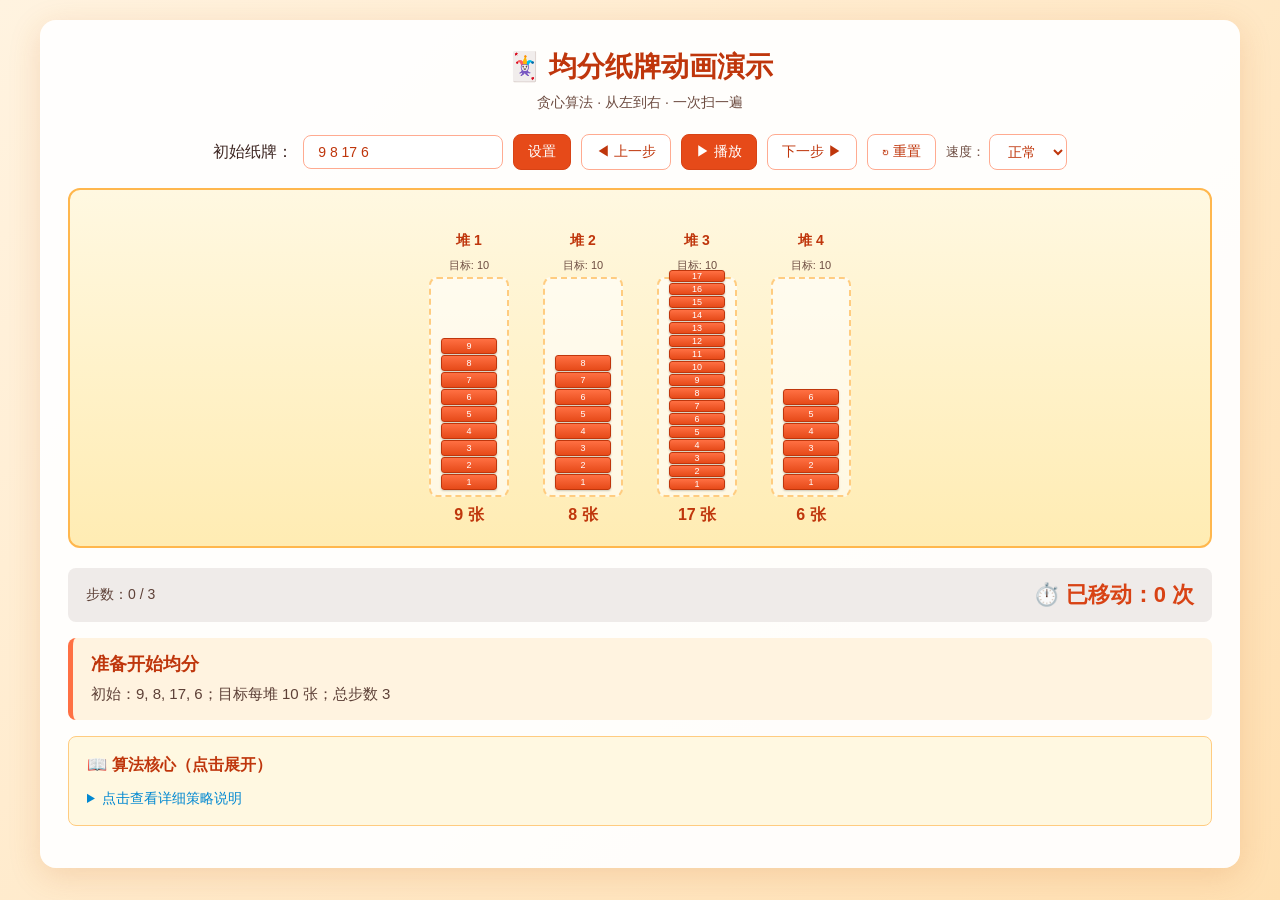
==== problems/cards/animation.html @ 2918ee6d "站点：10 道算法题的详解 + 交互动画 + 可复制源码 - index.html / assets：手写的深色瑞士网格外壳（hash 路由、懒加载、一键复制） - problems/<slug>/：" ====
<!DOCTYPE html>
<html lang="zh-CN">
<head>
<meta charset="UTF-8">
<title>均分纸牌动画演示</title>
<style>
  * { box-sizing: border-box; margin: 0; padding: 0; }
  body {
    font-family: "Segoe UI", "Microsoft YaHei", sans-serif;
    background: linear-gradient(135deg, #fff3e0 0%, #ffe0b2 100%);
    min-height: 100vh;
    padding: 20px;
    color: #3e2723;
  }
  .container {
    max-width: 1200px;
    margin: 0 auto;
    background: rgba(255,255,255,0.94);
    border-radius: 16px;
    box-shadow: 0 8px 32px rgba(200,100,30,0.18);
    padding: 28px;
  }
  h1 { text-align: center; color: #bf360c; margin-bottom: 8px; font-size: 28px; }
  .subtitle { text-align: center; color: #6d4c41; margin-bottom: 22px; font-size: 14px; }
  .controls {
    display: flex; gap: 10px; justify-content: center; align-items: center;
    flex-wrap: wrap; margin-bottom: 18px;
  }
  button, input, select {
    padding: 8px 14px; border-radius: 8px; border: 1px solid #ffab91;
    background: #fff; color: #bf360c; font-size: 14px; cursor: pointer;
    transition: all 0.2s;
  }
  button:hover { background: #ff7043; color: #fff; transform: translateY(-1px); }
  button.primary { background: #e64a19; color: #fff; border-color: #d84315; }
  button.primary:hover { background: #d84315; }
  .speed-group { display: flex; gap: 4px; align-items: center; }
  .speed-group label { font-size: 13px; color: #6d4c41; }

  /* 卡片堆展示区 */
  .scene {
    position: relative;
    width: 100%;
    min-height: 360px;
    background: linear-gradient(180deg, #fff8e1 0%, #ffecb3 100%);
    border-radius: 12px;
    border: 2px solid #ffb74d;
    padding: 30px 20px 20px;
    margin-bottom: 20px;
    display: flex;
    gap: 24px;
    justify-content: center;
    align-items: flex-end;
    flex-wrap: wrap;
  }

  /* 单堆 */
  .pile {
    display: flex; flex-direction: column; align-items: center;
    min-width: 90px; position: relative;
  }
  .pile-label {
    font-size: 14px; font-weight: bold; color: #bf360c;
    margin-bottom: 8px;
  }
  .pile-target {
    font-size: 11px; color: #6d4c41; margin-bottom: 4px;
  }
  .pile-stack {
    position: relative;
    width: 80px;
    height: 220px;
    display: flex; flex-direction: column-reverse;
    align-items: center;
    padding: 4px;
    background: rgba(255,255,255,0.6);
    border: 2px dashed #ffcc80;
    border-radius: 8px;
    transition: border-color 0.3s;
  }
  .pile-stack.active { border-color: #e64a19; border-style: solid; }
  .pile-stack.done { border-color: #66bb6a; border-style: solid; }

  /* 单张卡牌 */
  .card {
    width: 56px; height: 16px;
    background: linear-gradient(180deg, #ff7043, #e64a19);
    border: 1px solid #bf360c;
    border-radius: 3px;
    margin-bottom: 1px;
    color: #fff; font-size: 9px;
    display: flex; align-items: center; justify-content: center;
    box-shadow: 0 1px 2px rgba(0,0,0,0.2);
    transition: opacity 0.4s, transform 0.6s cubic-bezier(0.5, 0, 0.5, 1);
  }
  .card.moving-out {
    opacity: 0; transform: translateY(-30px) scale(0.5);
  }
  .card.moving-in {
    opacity: 0; transform: translateY(30px) scale(0.5);
  }
  .card.moved {
    background: linear-gradient(180deg, #66bb6a, #43a047);
    border-color: #2e7d32;
  }

  .pile-count {
    margin-top: 8px; font-size: 16px; font-weight: bold; color: #bf360c;
  }
  .pile-count.done { color: #2e7d32; }

  /* 飞行中的纸牌 */
  .flying-card {
    position: absolute;
    width: 56px; height: 16px;
    background: linear-gradient(180deg, #ffeb3b, #fbc02d);
    border: 2px solid #f57f17;
    border-radius: 3px;
    color: #f57f17; font-size: 10px; font-weight: bold;
    display: flex; align-items: center; justify-content: center;
    box-shadow: 0 4px 12px rgba(0,0,0,0.3);
    z-index: 100;
    pointer-events: none;
    transition: all 0.8s cubic-bezier(0.5, 0, 0.5, 1);
  }

  /* 步骤说明 */
  .step-info {
    background: #fff3e0;
    border-left: 5px solid #ff7043;
    padding: 14px 18px;
    border-radius: 8px;
    margin-bottom: 16px;
    min-height: 80px;
  }
  .step-title { font-size: 18px; font-weight: bold; color: #bf360c; margin-bottom: 6px; }
  .step-detail { font-size: 15px; color: #5d4037; line-height: 1.6; }
  .step-tag {
    display: inline-block; background: #ffe082; color: #bf360c;
    padding: 2px 10px; border-radius: 12px; font-weight: bold; margin-left: 8px;
  }

  /* 进度 */
  .progress {
    display: flex; justify-content: space-between; align-items: center;
    background: #efebe9; padding: 12px 18px; border-radius: 8px; margin-bottom: 16px;
  }
  .timer { font-size: 22px; font-weight: bold; color: #d84315; }
  .step-counter { color: #5d4037; font-size: 14px; }

  /* 算法说明 */
  .algo-explain {
    background: #fff8e1; border: 1px solid #ffcc80;
    border-radius: 8px; padding: 14px 18px; margin-bottom: 14px;
    font-size: 14px; line-height: 1.7;
  }
  .algo-explain h3 { color: #bf360c; margin-bottom: 8px; }
  .error { background: #ffcdd2; color: #b71c1c; padding: 10px 14px; border-radius: 8px; margin-bottom: 10px; }
</style>
</head>
<body>

<div class="container">
  <h1>🃏 均分纸牌动画演示</h1>
  <p class="subtitle">贪心算法 · 从左到右 · 一次扫一遍</p>

  <div class="controls">
    <label>初始纸牌：</label>
    <input id="cardInput" type="text" value="9 8 17 6" style="width:200px;">
    <button class="primary" onclick="setup()">设置</button>
    <button onclick="prevStep()" id="btnPrev">◀ 上一步</button>
    <button class="primary" onclick="togglePlay()" id="btnPlay">▶ 播放</button>
    <button onclick="nextStep()" id="btnNext">下一步 ▶</button>
    <button onclick="reset()">↻ 重置</button>
    <div class="speed-group">
      <label>速度：</label>
      <select id="playSpeed" onchange="changeSpeed()">
        <option value="2400">慢</option>
        <option value="1200" selected>正常</option>
        <option value="600">快</option>
      </select>
    </div>
  </div>

  <div id="errorBox"></div>

  <div class="scene" id="scene"></div>

  <div class="progress">
    <div class="step-counter" id="stepCounter">步数：0 / 0</div>
    <div class="timer" id="timer">⏱️ 已移动：0 次</div>
  </div>

  <div class="step-info">
    <div class="step-title" id="stepTitle">请输入纸牌数后点击「设置」开始</div>
    <div class="step-detail" id="stepDetail">例如：9 8 17 6 → 最少 3 次</div>
  </div>

  <div class="algo-explain">
    <h3>📖 算法核心（点击展开）</h3>
    <details>
      <summary style="cursor:pointer; color:#0288d1;">点击查看详细策略说明</summary>
      <p style="margin-top:10px;">
        <b>目标</b>：让 N 堆纸牌每堆都等于平均值 avg = sum / N
      </p>
      <p>
        <b>贪心思路</b>：从左到右扫描，如果第 i 堆不等于 avg，
        必须立刻从 i 或 i+1 调整（移动一次），把 i 强制变为 avg，
        剩余偏差转嫁给 i+1。
      </p>
      <p>
        <b>正确性</b>：前 i 堆保持为 avg 时，后续 i+1..N-1 的最优解
        不受前面影响（无后效性），所以每遇到偏差就立即修复是最优的。
      </p>
      <p><b>时间复杂度</b>：O(N)，扫一遍即可。</p>
    </details>
  </div>
</div>

<script>
/* ===== 与 Python 一致的算法 ===== */
function minMoves(cards) {
  const n = cards.length;
  const avg = cards.reduce((a, b) => a + b, 0) / n;
  const piles = [...cards];
  const steps = [];   // {src, dst, amount, snapshot}

  for (let i = 0; i < n - 1; i++) {
    if (piles[i] !== avg) {
      const diff = piles[i] - avg;
      if (diff > 0) {
        piles[i + 1] += diff;
        piles[i] = avg;
        steps.push({ src: i, dst: i + 1, amount: diff, snapshot: [...piles] });
      } else {
        const amount = -diff;
        piles[i + 1] -= amount;
        piles[i] = avg;
        steps.push({ src: i + 1, dst: i, amount, snapshot: [...piles] });
      }
    }
  }
  return { moves: steps.length, steps, avg };
}

/* ===== 状态 ===== */
const state = {
  initial: [],
  avg: 0,
  moves: 0,
  steps: [],
  piles: [],           // 当前每堆张数
  stepIdx: 0,
  playing: false,
  timerId: null,
  playDuration: 1200,
};

function setError(msg) {
  document.getElementById("errorBox").innerHTML =
    msg ? `<div class="error">⚠️ ${msg}</div>` : "";
}

function setup() {
  setError("");
  const raw = document.getElementById("cardInput").value.trim();
  const arr = raw.split(/[\s,]+/).map(x => parseInt(x, 10)).filter(x => !isNaN(x));
  if (arr.length < 1) { setError("请输入至少 1 个数！"); return; }
  if (arr.length > 100) { setError("N <= 100"); return; }
  const total = arr.reduce((a, b) => a + b, 0);
  if (total % arr.length !== 0) {
    setError(`总数 ${total} 不是 N=${arr.length} 的倍数，无法均分！`);
    return;
  }

  const { moves, steps, avg } = minMoves(arr);
  state.initial = arr;
  state.avg = avg;
  state.moves = moves;
  state.steps = steps;
  state.piles = [...arr];
  state.stepIdx = 0;
  state.playing = false;
  clearTimeout(state.timerId);
  document.getElementById("btnPlay").textContent = "▶ 播放";

  drawScene();
  updateStepInfo();
}

function drawScene() {
  const scene = document.getElementById("scene");
  scene.innerHTML = "";
  state.piles.forEach((count, idx) => {
    const pile = document.createElement("div");
    pile.className = "pile";
    pile.dataset.idx = idx;

    const label = document.createElement("div");
    label.className = "pile-label";
    label.textContent = `堆 ${idx + 1}`;
    pile.appendChild(label);

    const target = document.createElement("div");
    target.className = "pile-target";
    target.textContent = `目标: ${state.avg}`;
    pile.appendChild(target);

    const stack = document.createElement("div");
    stack.className = "pile-stack";
    if (count === state.avg && state.stepIdx >= state.steps.length) stack.classList.add("done");
    for (let c = 0; c < count; c++) {
      const card = document.createElement("div");
      card.className = "card";
      if (count === state.avg && state.stepIdx >= state.steps.length) {
        card.classList.add("moved");
      }
      card.textContent = c + 1;
      stack.appendChild(card);
    }
    pile.appendChild(stack);

    const cnt = document.createElement("div");
    cnt.className = "pile-count";
    if (count === state.avg && state.stepIdx >= state.steps.length) cnt.classList.add("done");
    cnt.textContent = `${count} 张`;
    pile.appendChild(cnt);

    scene.appendChild(pile);
  });
}

function updateStepInfo() {
  document.getElementById("stepCounter").textContent =
    `步数：${state.stepIdx} / ${state.steps.length}`;
  document.getElementById("timer").textContent = `⏱️ 已移动：${state.stepIdx} 次`;

  const title = document.getElementById("stepTitle");
  const detail = document.getElementById("stepDetail");

  if (state.stepIdx === 0) {
    title.textContent = "准备开始均分";
    detail.textContent = `初始：${state.initial.join(", ")}；目标每堆 ${state.avg} 张；总步数 ${state.steps.length}`;
    return;
  }
  if (state.stepIdx > state.steps.length) {
    title.textContent = "✓ 已完成";
    detail.textContent = `所有堆均为 ${state.avg} 张，共移动 ${state.moves} 次`;
    return;
  }

  const step = state.steps[state.stepIdx - 1];
  title.textContent = `第 ${state.stepIdx} 步：从堆 ${step.src + 1} 移到堆 ${step.dst + 1}`;
  detail.innerHTML = `移动 ${step.amount} 张 <span class="step-tag">操作后：${step.snapshot.join(", ")}</span>`;
}

/* ===== 单步执行（带飞行纸牌动画） ===== */
function applyStep(step) {
  return new Promise(resolve => {
    const scene = document.getElementById("scene");
    const srcEl = scene.querySelector(`.pile[data-idx="${step.src}"]`);
    const dstEl = scene.querySelector(`.pile[data-idx="${step.dst}"]`);

    if (!srcEl || !dstEl) { resolve(); return; }

    const sceneRect = scene.getBoundingClientRect();
    const srcRect = srcEl.getBoundingClientRect();
    const dstRect = dstEl.getBoundingClientRect();

    const startX = srcRect.left - sceneRect.left + srcRect.width / 2 - 28;
    const startY = srcRect.top - sceneRect.top + 30;
    const endX   = dstRect.left - sceneRect.left + dstRect.width / 2 - 28;
    const endY   = dstRect.top - sceneRect.top + 30;

    // 飞行纸牌
    const flyer = document.createElement("div");
    flyer.className = "flying-card";
    flyer.textContent = `× ${step.amount}`;
    flyer.style.left = startX + "px";
    flyer.style.top = startY + "px";
    flyer.style.transform = "translate(-50%, -50%)";
    scene.appendChild(flyer);

    // 强制 reflow
    void flyer.offsetHeight;

    // 飞到目标
    flyer.style.left = endX + "px";
    flyer.style.top = endY + "px";

    // 同时让源堆"掉"几张
    const srcStack = srcEl.querySelector(".pile-stack");
    const srcCards = srcStack.querySelectorAll(".card");
    for (let i = 0; i < step.amount && i < srcCards.length; i++) {
      srcCards[srcCards.length - 1 - i].classList.add("moving-out");
    }

    setTimeout(() => {
      // 更新 state.piles
      state.piles[step.src] -= step.amount;
      state.piles[step.dst] += step.amount;

      flyer.remove();

      // 重新绘制（让 dst 堆新增几张）
      drawScene();

      setTimeout(resolve, 200);
    }, 850);
  });
}

async function nextStep() {
  if (state.stepIdx >= state.steps.length) {
    if (state.playing) {
      state.playing = false;
      clearTimeout(state.timerId);
      document.getElementById("btnPlay").textContent = "✓ 完成";
    }
    return;
  }
  const step = state.steps[state.stepIdx];
  await applyStep(step);
  state.stepIdx++;
  updateStepInfo();
  if (state.stepIdx === state.steps.length) {
    state.playing = false;
    clearTimeout(state.timerId);
    document.getElementById("btnPlay").textContent = "✓ 完成";
  }
}

function prevStep() {
  if (state.stepIdx === 0) return;
  state.stepIdx--;
  state.piles = [...state.initial];
  for (let i = 0; i < state.stepIdx; i++) {
    const s = state.steps[i];
    state.piles[s.src] -= s.amount;
    state.piles[s.dst] += s.amount;
  }
  drawScene();
  updateStepInfo();
  document.getElementById("btnPlay").textContent =
    state.stepIdx === state.steps.length ? "✓ 完成" : "▶ 播放";
}

function reset() {
  state.stepIdx = 0;
  state.playing = false;
  clearTimeout(state.timerId);
  document.getElementById("btnPlay").textContent = "▶ 播放";
  state.piles = [...state.initial];
  drawScene();
  updateStepInfo();
}

async function togglePlay() {
  if (state.playing) {
    state.playing = false;
    clearTimeout(state.timerId);
    document.getElementById("btnPlay").textContent = "▶ 播放";
    return;
  }
  if (state.stepIdx >= state.steps.length) reset();
  if (state.steps.length === 0) return;
  state.playing = true;
  document.getElementById("btnPlay").textContent = "⏸ 暂停";

  while (state.playing && state.stepIdx < state.steps.length) {
    await nextStep();
    if (!state.playing) break;
    await new Promise(r => setTimeout(r, state.playDuration));
  }
}

function changeSpeed() {
  state.playDuration = parseInt(document.getElementById("playSpeed").value, 10);
}

window.addEventListener("load", () => setTimeout(setup, 100));
window.addEventListener("resize", drawScene);
</script>
</body>
</html>
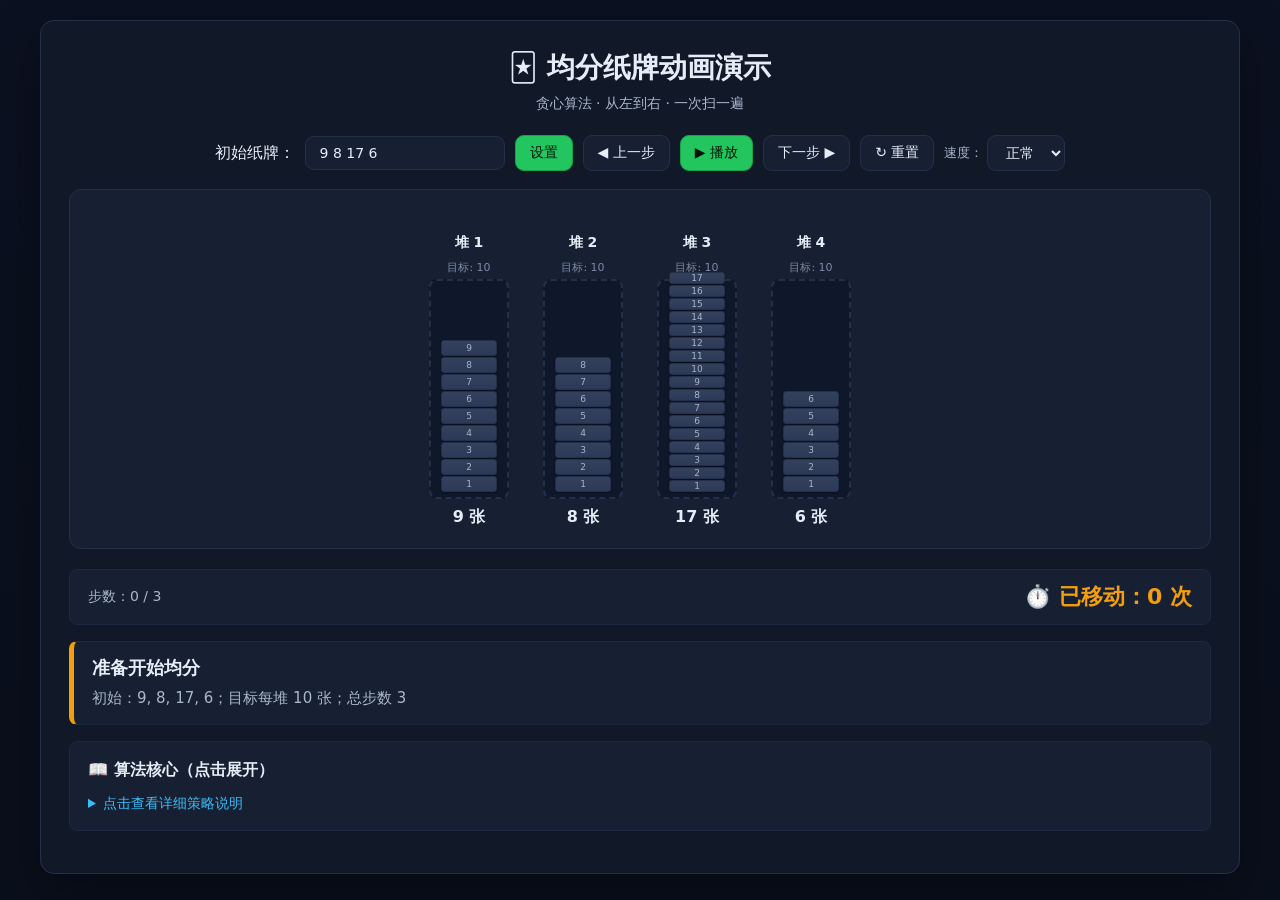
==== commit e101172b: "站点：10 道算法题的详解 + 交互动画 + 可复制源码 - index.html / assets：手写的深色瑞士网格外壳（hash 路由、懒加载、一键复制） - problems/<slug>/：" ====
--- a/problems/cards/animation.html
+++ b/problems/cards/animation.html
@@ -4,47 +4,61 @@
 <meta charset="UTF-8">
 <title>均分纸牌动画演示</title>
 <style>
+  :root {
+    --bg: #0b1120; --bg-2: #0f172a;
+    --surface: #111827; --surface-2: #172033;
+    --line: #24304a; --line-soft: #1c2740;
+    --fg: #e6edf7; --fg-dim: #a8b6cc; --fg-mute: #7c8aa3;
+    --cur: #f59e0b; --cur-soft: rgba(245,158,11,.16); --cur-line: rgba(245,158,11,.42);
+    --ok: #22c55e; --ok-fg: #4ade80; --ok-soft: rgba(34,197,94,.14); --ok-line: rgba(34,197,94,.38);
+    --info: #38bdf8; --info-fg: #7dd3fc; --info-soft: rgba(56,189,248,.16); --info-line: rgba(56,189,248,.45);
+    --danger: #f87171;
+    --ui: "IBM Plex Sans", "Segoe UI", "Microsoft YaHei", system-ui, sans-serif;
+    --mono: "JetBrains Mono", "Cascadia Code", Consolas, "Courier New", monospace;
+  }
   * { box-sizing: border-box; margin: 0; padding: 0; }
   body {
-    font-family: "Segoe UI", "Microsoft YaHei", sans-serif;
-    background: linear-gradient(135deg, #fff3e0 0%, #ffe0b2 100%);
+    font-family: var(--ui);
+    font-variant-numeric: tabular-nums;
+    background: linear-gradient(180deg, #0b1120 0%, #0a0f1c 100%);
     min-height: 100vh;
     padding: 20px;
-    color: #3e2723;
+    color: var(--fg);
   }
   .container {
     max-width: 1200px;
     margin: 0 auto;
-    background: rgba(255,255,255,0.94);
-    border-radius: 16px;
-    box-shadow: 0 8px 32px rgba(200,100,30,0.18);
+    background: var(--surface);
+    border: 1px solid var(--line);
+    border-radius: 14px;
+    box-shadow: 0 18px 50px rgba(0,0,0,0.35);
     padding: 28px;
   }
-  h1 { text-align: center; color: #bf360c; margin-bottom: 8px; font-size: 28px; }
-  .subtitle { text-align: center; color: #6d4c41; margin-bottom: 22px; font-size: 14px; }
+  h1 { text-align: center; color: var(--fg); margin-bottom: 8px; font-size: 28px; }
+  .subtitle { text-align: center; color: var(--fg-dim); margin-bottom: 22px; font-size: 14px; }
   .controls {
     display: flex; gap: 10px; justify-content: center; align-items: center;
     flex-wrap: wrap; margin-bottom: 18px;
   }
   button, input, select {
-    padding: 8px 14px; border-radius: 8px; border: 1px solid #ffab91;
-    background: #fff; color: #bf360c; font-size: 14px; cursor: pointer;
-    transition: all 0.2s;
-  }
-  button:hover { background: #ff7043; color: #fff; transform: translateY(-1px); }
-  button.primary { background: #e64a19; color: #fff; border-color: #d84315; }
-  button.primary:hover { background: #d84315; }
+    padding: 8px 14px; border-radius: 9px; border: 1px solid var(--line);
+    background: var(--surface-2); color: var(--fg); font-size: 14px; font-family: inherit;
+    cursor: pointer; transition: all 0.2s;
+  }
+  button:hover { background: #1c2740; border-color: #33415c; color: var(--fg); transform: translateY(-1px); }
+  button.primary { background: var(--ok); color: #04140a; border-color: #16a34a; }
+  button.primary:hover { background: #2ee06a; }
   .speed-group { display: flex; gap: 4px; align-items: center; }
-  .speed-group label { font-size: 13px; color: #6d4c41; }
+  .speed-group label { font-size: 13px; color: var(--fg-dim); }
 
   /* 卡片堆展示区 */
   .scene {
     position: relative;
     width: 100%;
     min-height: 360px;
-    background: linear-gradient(180deg, #fff8e1 0%, #ffecb3 100%);
+    background: var(--surface-2);
     border-radius: 12px;
-    border: 2px solid #ffb74d;
+    border: 1px solid var(--line);
     padding: 30px 20px 20px;
     margin-bottom: 20px;
     display: flex;
@@ -60,11 +74,11 @@
     min-width: 90px; position: relative;
   }
   .pile-label {
-    font-size: 14px; font-weight: bold; color: #bf360c;
+    font-size: 14px; font-weight: bold; color: var(--fg);
     margin-bottom: 8px;
   }
   .pile-target {
-    font-size: 11px; color: #6d4c41; margin-bottom: 4px;
+    font-size: 11px; color: var(--fg-mute); margin-bottom: 4px;
   }
   .pile-stack {
     position: relative;
@@ -73,24 +87,26 @@
     display: flex; flex-direction: column-reverse;
     align-items: center;
     padding: 4px;
-    background: rgba(255,255,255,0.6);
-    border: 2px dashed #ffcc80;
+    background: var(--bg-2);
+    border: 2px dashed var(--line);
     border-radius: 8px;
-    transition: border-color 0.3s;
-  }
-  .pile-stack.active { border-color: #e64a19; border-style: solid; }
-  .pile-stack.done { border-color: #66bb6a; border-style: solid; }
+    transition: border-color 0.3s, box-shadow 0.3s;
+  }
+  /* 正在处理的那一堆 → 琥珀 */
+  .pile-stack.active { border-color: var(--cur); border-style: solid; box-shadow: 0 0 0 3px var(--cur-soft); }
+  /* 已归位的那一堆 → 绿 */
+  .pile-stack.done { border-color: var(--ok); border-style: solid; box-shadow: inset 0 0 0 1px var(--ok-line); }
 
   /* 单张卡牌 */
   .card {
     width: 56px; height: 16px;
-    background: linear-gradient(180deg, #ff7043, #e64a19);
-    border: 1px solid #bf360c;
+    background: linear-gradient(180deg, #33415c, #2c3a58);
+    border: 1px solid var(--line);
     border-radius: 3px;
     margin-bottom: 1px;
-    color: #fff; font-size: 9px;
+    color: var(--fg-dim); font-size: 9px;
     display: flex; align-items: center; justify-content: center;
-    box-shadow: 0 1px 2px rgba(0,0,0,0.2);
+    box-shadow: 0 1px 2px rgba(0,0,0,0.35);
     transition: opacity 0.4s, transform 0.6s cubic-bezier(0.5, 0, 0.5, 1);
   }
   .card.moving-out {
@@ -99,26 +115,28 @@
   .card.moving-in {
     opacity: 0; transform: translateY(30px) scale(0.5);
   }
+  /* 已经搬到位的那张（完成/命中）→ 绿 */
   .card.moved {
-    background: linear-gradient(180deg, #66bb6a, #43a047);
-    border-color: #2e7d32;
+    background: linear-gradient(180deg, #34d970, #22c55e);
+    border-color: #16a34a;
+    color: #04140a;
   }
 
   .pile-count {
-    margin-top: 8px; font-size: 16px; font-weight: bold; color: #bf360c;
-  }
-  .pile-count.done { color: #2e7d32; }
-
-  /* 飞行中的纸牌 */
+    margin-top: 8px; font-size: 16px; font-weight: bold; color: var(--fg);
+  }
+  .pile-count.done { color: var(--ok-fg); }
+
+  /* 飞行中的纸牌（正在搬的那一张 → 琥珀） */
   .flying-card {
     position: absolute;
     width: 56px; height: 16px;
-    background: linear-gradient(180deg, #ffeb3b, #fbc02d);
-    border: 2px solid #f57f17;
+    background: linear-gradient(180deg, #fbbf24, #f59e0b);
+    border: 2px solid var(--cur);
     border-radius: 3px;
-    color: #f57f17; font-size: 10px; font-weight: bold;
+    color: #0b1120; font-size: 10px; font-weight: bold;
     display: flex; align-items: center; justify-content: center;
-    box-shadow: 0 4px 12px rgba(0,0,0,0.3);
+    box-shadow: 0 4px 12px rgba(0,0,0,0.45), 0 0 0 3px var(--cur-soft);
     z-index: 100;
     pointer-events: none;
     transition: all 0.8s cubic-bezier(0.5, 0, 0.5, 1);
@@ -126,36 +144,39 @@
 
   /* 步骤说明 */
   .step-info {
-    background: #fff3e0;
-    border-left: 5px solid #ff7043;
+    background: var(--surface-2);
+    border: 1px solid var(--line-soft);
+    border-left: 5px solid var(--cur);
     padding: 14px 18px;
     border-radius: 8px;
     margin-bottom: 16px;
     min-height: 80px;
   }
-  .step-title { font-size: 18px; font-weight: bold; color: #bf360c; margin-bottom: 6px; }
-  .step-detail { font-size: 15px; color: #5d4037; line-height: 1.6; }
+  .step-title { font-size: 18px; font-weight: bold; color: var(--fg); margin-bottom: 6px; }
+  .step-detail { font-size: 15px; color: var(--fg-dim); line-height: 1.6; }
   .step-tag {
-    display: inline-block; background: #ffe082; color: #bf360c;
+    display: inline-block; background: var(--info-soft); color: var(--info-fg);
+    border: 1px solid var(--info-line);
     padding: 2px 10px; border-radius: 12px; font-weight: bold; margin-left: 8px;
   }
 
   /* 进度 */
   .progress {
     display: flex; justify-content: space-between; align-items: center;
-    background: #efebe9; padding: 12px 18px; border-radius: 8px; margin-bottom: 16px;
-  }
-  .timer { font-size: 22px; font-weight: bold; color: #d84315; }
-  .step-counter { color: #5d4037; font-size: 14px; }
+    background: var(--surface-2); border: 1px solid var(--line-soft);
+    padding: 12px 18px; border-radius: 8px; margin-bottom: 16px;
+  }
+  .timer { font-size: 22px; font-weight: bold; color: var(--cur); }
+  .step-counter { color: var(--fg-dim); font-size: 14px; }
 
   /* 算法说明 */
   .algo-explain {
-    background: #fff8e1; border: 1px solid #ffcc80;
+    background: var(--surface-2); border: 1px solid var(--line-soft);
     border-radius: 8px; padding: 14px 18px; margin-bottom: 14px;
     font-size: 14px; line-height: 1.7;
   }
-  .algo-explain h3 { color: #bf360c; margin-bottom: 8px; }
-  .error { background: #ffcdd2; color: #b71c1c; padding: 10px 14px; border-radius: 8px; margin-bottom: 10px; }
+  .algo-explain h3 { color: var(--fg); margin-bottom: 8px; }
+  .error { background: rgba(248,113,113,.12); color: var(--danger); border: 1px solid rgba(248,113,113,.38); padding: 10px 14px; border-radius: 8px; margin-bottom: 10px; }
 </style>
 </head>
 <body>
@@ -199,7 +220,7 @@
   <div class="algo-explain">
     <h3>📖 算法核心（点击展开）</h3>
     <details>
-      <summary style="cursor:pointer; color:#0288d1;">点击查看详细策略说明</summary>
+      <summary style="cursor:pointer; color:var(--info);">点击查看详细策略说明</summary>
       <p style="margin-top:10px;">
         <b>目标</b>：让 N 堆纸牌每堆都等于平均值 avg = sum / N
       </p>
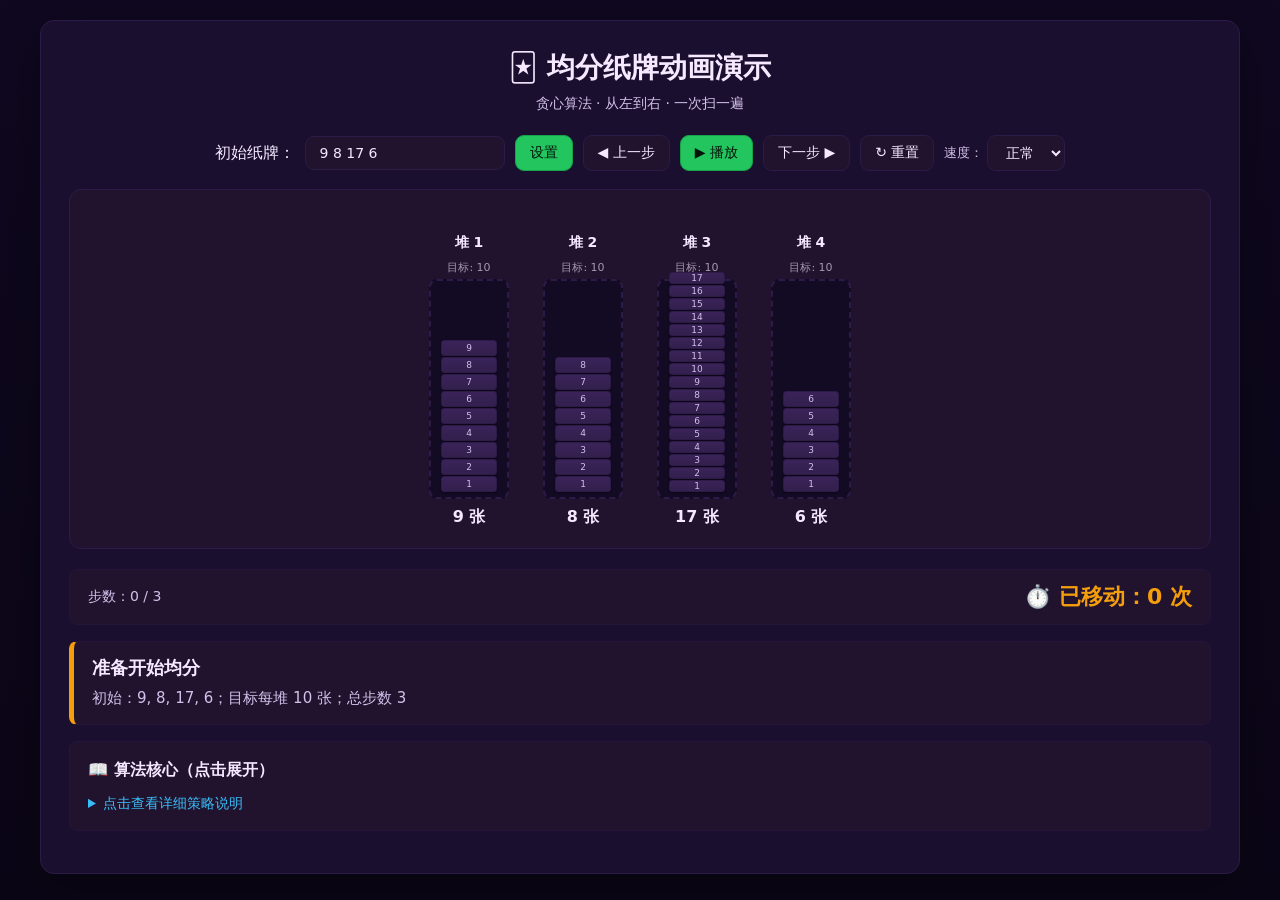
==== commit 307e229f: "改版 v3：对齐个人介绍站的紫调宇宙 + canvas 动效层 + 题量动态化 - 配色/字体对齐个人介绍站：紫调宇宙（#0f0820 底 + 紫/青/橙/绿霓虹）、   Fraunces + 思源宋" ====
--- a/problems/cards/animation.html
+++ b/problems/cards/animation.html
@@ -5,10 +5,10 @@
 <title>均分纸牌动画演示</title>
 <style>
   :root {
-    --bg: #0b1120; --bg-2: #0f172a;
-    --surface: #111827; --surface-2: #172033;
-    --line: #24304a; --line-soft: #1c2740;
-    --fg: #e6edf7; --fg-dim: #a8b6cc; --fg-mute: #7c8aa3;
+    --bg: #0f0820; --bg-2: #130a24;
+    --surface: #1a0f2e; --surface-2: #21132e;
+    --line: #2c1b47; --line-soft: #241539;
+    --fg: #f5e8ff; --fg-dim: #d3c0ea; --fg-mute: #a895b3;
     --cur: #f59e0b; --cur-soft: rgba(245,158,11,.16); --cur-line: rgba(245,158,11,.42);
     --ok: #22c55e; --ok-fg: #4ade80; --ok-soft: rgba(34,197,94,.14); --ok-line: rgba(34,197,94,.38);
     --info: #38bdf8; --info-fg: #7dd3fc; --info-soft: rgba(56,189,248,.16); --info-line: rgba(56,189,248,.45);
@@ -20,7 +20,7 @@
   body {
     font-family: var(--ui);
     font-variant-numeric: tabular-nums;
-    background: linear-gradient(180deg, #0b1120 0%, #0a0f1c 100%);
+    background: linear-gradient(180deg, #0f0820 0%, #0b0616 100%);
     min-height: 100vh;
     padding: 20px;
     color: var(--fg);
@@ -45,7 +45,7 @@
     background: var(--surface-2); color: var(--fg); font-size: 14px; font-family: inherit;
     cursor: pointer; transition: all 0.2s;
   }
-  button:hover { background: #1c2740; border-color: #33415c; color: var(--fg); transform: translateY(-1px); }
+  button:hover { background: #241539; border-color: #3a2359; color: var(--fg); transform: translateY(-1px); }
   button.primary { background: var(--ok); color: #04140a; border-color: #16a34a; }
   button.primary:hover { background: #2ee06a; }
   .speed-group { display: flex; gap: 4px; align-items: center; }
@@ -100,7 +100,7 @@
   /* 单张卡牌 */
   .card {
     width: 56px; height: 16px;
-    background: linear-gradient(180deg, #33415c, #2c3a58);
+    background: linear-gradient(180deg, #3a2359, #33204d);
     border: 1px solid var(--line);
     border-radius: 3px;
     margin-bottom: 1px;
@@ -134,7 +134,7 @@
     background: linear-gradient(180deg, #fbbf24, #f59e0b);
     border: 2px solid var(--cur);
     border-radius: 3px;
-    color: #0b1120; font-size: 10px; font-weight: bold;
+    color: #0f0820; font-size: 10px; font-weight: bold;
     display: flex; align-items: center; justify-content: center;
     box-shadow: 0 4px 12px rgba(0,0,0,0.45), 0 0 0 3px var(--cur-soft);
     z-index: 100;
